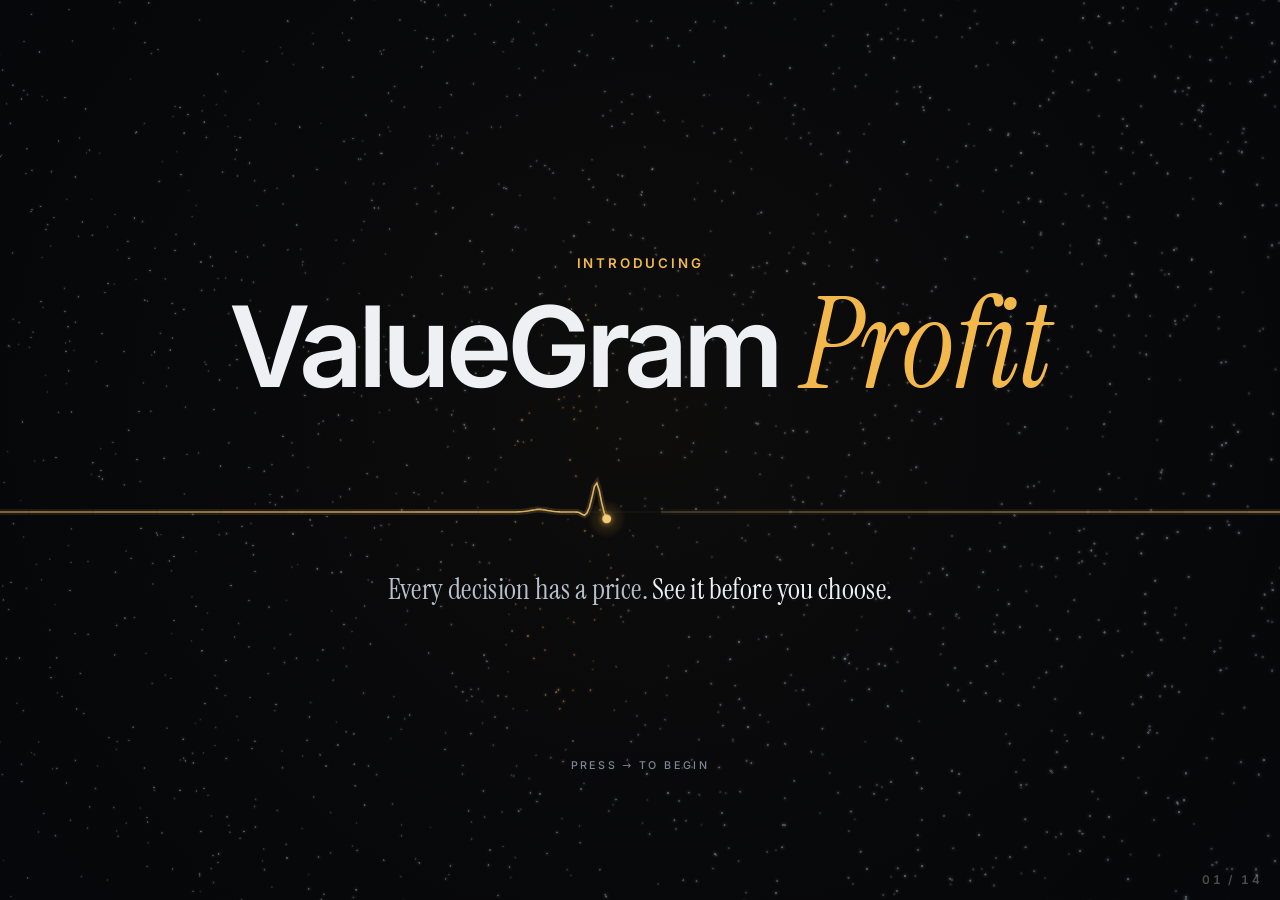
==== site/index.html @ 6e10cab6 "Build the animated ValueGram Profit deck and its publishing pipeline 14 animated scenes on one livin" ====
<!doctype html>
<html lang="en">
<head>
<meta charset="utf-8">
<meta name="viewport" content="width=device-width, initial-scale=1">
<title>ValueGram Profit</title>
<meta name="description" content="Activity is gray. Value is gold. ValueGram Profit shows what every decision is worth before you choose, and proves what it delivered.">
<meta name="theme-color" content="#06070a">
<meta property="og:title" content="ValueGram Profit">
<meta property="og:description" content="Every decision has a price. See it before you choose.">
<link rel="icon" href="assets/favicon.svg" type="image/svg+xml">
<link rel="preload" href="assets/fonts/inter-var.woff2" as="font" type="font/woff2" crossorigin>
<link rel="preload" href="assets/fonts/instrument-serif.woff2" as="font" type="font/woff2" crossorigin>
<link rel="stylesheet" href="assets/style.css">
</head>
<body>
<canvas id="stage" aria-hidden="true"></canvas>

<main class="frame" aria-live="polite">

<!-- 01 ─────────────────────────────────────────── -->
<section class="slide s-title" data-scene="title" data-title="ValueGram Profit">
  <div class="center">
    <div class="kicker">Introducing</div>
    <h1 class="h1">ValueGram <em>Profit</em></h1>
  </div>
  <div class="tagline">Every decision has a price. <b>See it before you choose.</b></div>
  <div class="hint">Press → to begin</div>
  <aside class="notes">Every organization spends time, money and attention. It sees the cost of all three and almost never the return. Let the line pulse for a moment before speaking: that line is the ValueGram, the economic heartbeat of a business. Keep it in mind; it will tell us the truth all the way through.</aside>
</section>

<!-- 02 ─────────────────────────────────────────── -->
<section class="slide s-blind" data-scene="blind" data-steps="2" data-title="The blind spot">
  <div class="stack" style="left:120px; top:90px; width:1680px;">
    <div data-only="0"><div class="kicker">The blind spot</div><h2 class="h2">Organizations measure <span class="gr">what got done.</span></h2></div>
    <div data-only="1"><div class="kicker">The blind spot</div><h2 class="h2">Plan delivered: <span class="gr">100%.</span> Profit change: <span class="g">$0.</span></h2></div>
    <div data-only="2"><h2 class="h2 xl">Activity is gray. <span class="g">Value is gold.</span></h2><p class="sub" style="max-width:1100px">Everything you are about to see follows one rule. Gray is effort. Gold is economic value. Only one of them shows up in profit.</p></div>
  </div>
  <div class="tiles">
    <div class="tile" data-x="210" data-y="300" style="left:210px;top:300px"><div class="t">Process redesign</div><div class="st">Done</div></div>
    <div class="tile" data-x="464" data-y="300" style="left:464px;top:300px"><div class="t">New KPI dashboard</div><div class="st">Done</div></div>
    <div class="tile" data-x="718" data-y="300" style="left:718px;top:300px"><div class="t">Approvals sprint</div><div class="st">Done</div></div>
    <div class="tile" data-x="972" data-y="300" style="left:972px;top:300px"><div class="t">Vendor review</div><div class="st">Done</div></div>
    <div class="tile" data-x="1226" data-y="300" style="left:1226px;top:300px"><div class="t">Training program</div><div class="st">Done</div></div>
    <div class="tile" data-x="1480" data-y="300" style="left:1480px;top:300px"><div class="t">CRM cleanup</div><div class="st">Done</div></div>
    <div class="tile" data-x="210" data-y="428" style="left:210px;top:428px"><div class="t">Weekly reporting</div><div class="st">Done</div></div>
    <div class="tile" data-x="464" data-y="428" style="left:464px;top:428px"><div class="t">Hiring plan</div><div class="st">Done</div></div>
    <div class="tile" data-x="718" data-y="428" style="left:718px;top:428px"><div class="t">Cost review</div><div class="st">Done</div></div>
    <div class="tile" data-x="972" data-y="428" style="left:972px;top:428px"><div class="t">Quality audit</div><div class="st">Done</div></div>
    <div class="tile" data-x="1226" data-y="428" style="left:1226px;top:428px"><div class="t">Customer survey</div><div class="st">Done</div></div>
    <div class="tile" data-x="1480" data-y="428" style="left:1480px;top:428px"><div class="t">Tooling upgrade</div><div class="st">Done</div></div>
    <div class="tile" data-x="210" data-y="556" style="left:210px;top:556px"><div class="t">Policy update</div><div class="st">Done</div></div>
    <div class="tile" data-x="464" data-y="556" style="left:464px;top:556px"><div class="t">Pricing study</div><div class="st">Done</div></div>
    <div class="tile" data-x="718" data-y="556" style="left:718px;top:556px"><div class="t">Data migration</div><div class="st">Done</div></div>
    <div class="tile" data-x="972" data-y="556" style="left:972px;top:556px"><div class="t">Safety drill</div><div class="st">Done</div></div>
    <div class="tile" data-x="1226" data-y="556" style="left:1226px;top:556px"><div class="t">Capacity study</div><div class="st">Done</div></div>
    <div class="tile" data-x="1480" data-y="556" style="left:1480px;top:556px"><div class="t">Board deck</div><div class="st">Done</div></div>
  </div>
  <div class="readout" style="left:210px; top:700px;"><div class="lbl">Plan delivered</div><div class="big gr" id="b-pct">0%</div></div>
  <div class="readout" style="left:1310px; top:700px; width:400px; text-align:right;"><div class="lbl">Profit change</div><div class="big g">$0</div></div>
  <aside class="notes">Step 0: watch the plan complete. Every dashboard in the company would celebrate this. Step 1: the plan is 100% delivered, and the economic heartbeat is flat. Completion tells you something happened; it does not tell you it mattered. Remember the "Approvals sprint" tile. Step 2: introduce the rule of the whole presentation: activity is gray, value is gold.</aside>
</section>

<!-- 03 ─────────────────────────────────────────── -->
<section class="slide s-case" data-scene="case" data-steps="1" data-title="Goals become economic cases">
  <div class="stack" style="left:120px; top:80px; width:1400px;">
    <div data-only="0"><div class="kicker">The shift</div><h2 class="h2">Today, a goal is <span class="gr">a target.</span></h2></div>
    <div data-only="1"><div class="kicker">The shift</div><h2 class="h2">Tomorrow, it is <span class="g">an economic case.</span></h2></div>
  </div>
  <div class="tags"><span class="tag">Live</span></div>
  <div class="card goal"><div class="lbl">Goal</div><div class="val">Raise utilization to 82%</div></div>
  <div class="card facet gold" data-from="1" style="left:140px; top:300px; --d:0.2s"><div class="lbl">Value</div><div class="val"><span class="g">+$29,200</span> a year per point</div></div>
  <div class="card facet" data-from="1" style="left:1340px; top:300px; --d:0.45s"><div class="lbl">Depends on</div><div class="val">Faster approvals</div></div>
  <div class="card facet" data-from="1" style="left:140px; top:740px; --d:0.7s"><div class="lbl">Stops paying at</div><div class="val">79% on its own</div></div>
  <div class="card facet" data-from="1" style="left:1340px; top:740px; --d:0.95s"><div class="lbl">Evidence</div><div class="val">System records · strong</div></div>
  <aside class="notes">A goal on its own is a number to hit. In ValueGram it arrives with its economic case: what the next improvement is worth, what it depends on, where it stops paying, and how strong the evidence is. Note the hollow gold: this is modeled value, not yet proven. Supporting goals that carry no direct dollar value are classified as enablers instead of being given a made-up price.</aside>
</section>

<!-- 04 ─────────────────────────────────────────── -->
<section class="slide s-flow" data-scene="flow" data-steps="4" data-title="The reveal">
  <div class="stack" style="left:120px; top:80px; width:1020px;">
    <div data-only="0"><div class="kicker">The constraint</div><h2 class="h2">Value lives at <span class="g">the constraint.</span></h2><p class="sub">Work flows through every limit in the business. Only the narrowest one decides what becomes profit.</p></div>
    <div data-only="1"><div class="kicker">Change one</div><h2 class="h2">Raise utilization<br><span class="m">77% → 82%</span></h2></div>
    <div data-only="2"><div class="kicker">Change two</div><h2 class="h2">Cut approval time<br><span class="m">37 → 20 days</span></h2><p class="sub">On its own, nothing turns gold.</p></div>
    <div data-only="3"><div class="kicker">Both together</div><h2 class="h2">Now move <span class="g">both at once.</span></h2></div>
    <div data-only="4"><div class="kicker">The interaction</div><h2 class="h2 sm"><span class="g">$61,200</span> exists only when they move together.</h2><p class="sub">A zero doesn't mean worthless. It means <em class="serif" style="font-size:34px">not yet</em>. Remember the approvals sprint that changed nothing? This is where it pays.</p></div>
  </div>
  <div class="results">
    <div class="head" data-from="1">Added operating profit per year · modeled</div>
    <div class="row" data-from="1"><span class="k">Utilization alone</span><span class="v" id="rv1">$58,400</span></div>
    <div class="row" data-from="2"><span class="k">Approvals alone</span><span class="v gr">$0</span></div>
    <div class="row total" data-from="3"><span class="k">Both together</span><span class="v" id="rv3">$119,600</span></div>
    <div class="bars" data-from="4">
      <div class="bar"><i class="sum"></i><b>Sum of the parts · $58,400</b></div>
      <div class="bar"><i class="tot"></i><i class="gap"></i><b>Together · $119,600</b></div>
    </div>
  </div>
  <div class="flowlbl" style="left:120px">Requested work</div>
  <div class="gatelbl" id="gl-a" style="left:760px">Approvals<span class="chip">Binding limit</span></div>
  <div class="gatelbl" id="gl-b" style="left:1200px">Capacity<span class="chip">Binding limit</span></div>
  <div class="flowlbl g" style="left:1660px">Profit</div>
  <div class="monlbl" style="left:120px; top:878px;">Added value</div>
  <div class="disclose">Illustrative ship-repair scenario from the product's engine tests · Modeled annual uplift, not a customer result · Implementation costs not included</div>
  <aside class="notes">Step 0: work flows left to right through two limits, approvals and capacity. The glowing gate is the one that binds. Only work that passes it turns gold. Step 1: raise utilization from 77% to 82%: more gold, the heartbeat starts, $58,400 a year, and the binding limit moves to approvals. Step 2: back to today, and instead cut approvals from 37 to 20 days. More work gets through the first gate and piles up at capacity. Nothing new turns gold. Flatline. Pause here; let the silence work. Step 3: move both: $119,600. Step 4: $61,200 of that exists only in the combination. A spreadsheet would have cut the approvals project. The engine shows it is the key that unlocks the other. The decision is to coordinate the two teams, not to defund one of them.</aside>
</section>

<!-- 05 ─────────────────────────────────────────── -->
<section class="slide s-knee" data-scene="knee" data-steps="1" data-title="The stopping point">
  <div class="abs" style="left:120px; top:80px; width:600px;">
    <div class="kicker">Live model</div>
    <h2 class="h2 sm">Every improvement has a <span class="g">stopping point.</span></h2>
  </div>
  <div class="stack" style="left:120px; top:360px; width:580px;">
    <p class="sub" data-only="0" style="margin:0">On its own, utilization pays until approvals become the limit.</p>
    <p class="sub" data-only="1" style="margin:0">Speed up approvals as well, and the stopping point moves.</p>
  </div>
  <div class="readouts">
    <div><div class="lbl">Utilization</div><div class="v" id="k-u">77.0%</div></div>
    <div><div class="lbl">Approval time</div><div class="v" id="k-a">37 days</div></div>
    <div><div class="lbl">Added profit / year</div><div class="v g" id="k-v">$0</div></div>
    <div><div class="lbl">Next point worth</div><div class="v" id="k-n">$29,200</div></div>
  </div>
  <div class="keys"><kbd>↑</kbd><kbd>↓</kbd> drive utilization &nbsp; <kbd>A</kbd> toggle approvals</div>
  <div class="disclose">Same illustrative scenario · Modeled annual uplift · Implementation costs not included</div>
  <aside class="notes">This is live: drive utilization with the up and down arrows. Each point is worth $29,200 a year until 79%. Past that, approvals become the limit and the gold turns gray: more effort, no more value. Step 1 (or press A): with faster approvals the stopping point moves to 81.1%. This is why the system suggests targets: a target beyond its stopping point spends effort that returns nothing.</aside>
</section>

<!-- 06 ─────────────────────────────────────────── -->
<section class="slide s-deal" data-scene="deal" data-steps="2" data-title="Deal Desk">
  <div class="abs" style="left:120px; top:80px; width:1680px;">
    <div class="kicker">Deal Desk</div>
    <h2 class="h2">A good margin can still be <span class="g">a bad deal.</span></h2>
  </div>
  <div class="tags"><span class="tag">Live</span></div>
  <div class="abs small" style="left:360px; top:340px; letter-spacing:0.2em; text-transform:uppercase; font-weight:600">Capacity · full</div>
  <div class="abs small" data-only="0" style="left:140px; top:340px; letter-spacing:0.2em; text-transform:uppercase; font-weight:600; color:var(--ink-2)">New deal</div>
  <div class="abs small" data-from="1" style="left:1190px; top:960px; letter-spacing:0.2em; text-transform:uppercase; font-weight:600; --d:1.2s">Displaced business</div>
  <div class="gauge-l" id="g-var" style="top:700px">Variable cost</div>
  <div class="gauge-l" data-from="1" style="top:430px; color:var(--gold)">Modeled price floor</div>
  <div class="gauge-l" id="g-price" style="top:540px"><span>Deal price</span>
    <b data-only="0">Margin looks good</b><b data-only="1">Below the floor</b><b data-only="2" style="color:var(--gold)">Above the floor</b>
  </div>
  <div class="stack" style="left:120px; top:880px; width:1000px;">
    <p class="h2 sm" data-only="0" style="font-size:40px">A new deal arrives. <span class="m">The margin looks good.</span></p>
    <p class="h2 sm" data-only="1" style="font-size:40px">Capacity is full. <span class="m">It pushes out business you already had.</span></p>
    <p class="h2 sm" data-only="2" style="font-size:40px">Priced for what it displaces, <span class="g">it creates value.</span></p>
  </div>
  <aside class="notes">Every deal consumes capacity. With idle capacity nothing is displaced and the floor sits near variable cost. When capacity is full, the deal pushes out existing business, and it must pay for what it displaces. Deal Desk returns the modeled price floor and the incremental value: what the business gains, net of what it gives up.</aside>
</section>

<!-- 07 ─────────────────────────────────────────── -->
<section class="slide s-monday" data-scene="monday" data-steps="1" data-title="Monday morning">
  <div class="abs" style="left:120px; top:80px; width:900px;">
    <div class="kicker">Monday List</div>
    <h2 class="h2">Monday morning.<br><span class="g">An agenda written in dollars.</span></h2>
  </div>
  <div class="agenda">
    <div class="item" data-from="0" style="--d:0.3s"><span class="n">1</span><div><div class="t">Coordinate approvals and capacity</div><span class="c g">$2,300 a week at stake</span></div></div>
    <div class="item" data-from="0" style="--d:0.6s"><span class="n">2</span><div><div class="t">A deal is waiting below its price floor</div><span class="c">Decision pending</span></div></div>
    <div class="item" data-from="0" style="--d:0.9s"><span class="n">3</span><div><div class="t">Contribution per day rests on an estimate</div><span class="c">Verify before committing</span></div></div>
  </div>
  <div class="abs small" style="left:120px; top:830px; width:820px">The weekly figure is an urgency signal derived from modeled annual value, not a cash forecast.</div>
  <div class="role" data-from="1" style="left:1400px; top:220px; --d:0.1s"><div class="r">CEO</div><div class="q">Where should attention go?</div></div>
  <div class="role" data-from="1" style="left:1723px; top:455px; --d:0.25s"><div class="r">CFO</div><div class="q">Which assumptions hold the value?</div></div>
  <div class="role" data-from="1" style="left:1600px; top:845px; --d:0.4s"><div class="r">COO</div><div class="q">Which constraint comes next?</div></div>
  <div class="role" data-from="1" style="left:1200px; top:845px; --d:0.55s"><div class="r">Commercial</div><div class="q">Which deals use capacity best?</div></div>
  <div class="role" data-from="1" style="left:1077px; top:455px; --d:0.7s"><div class="r">Strategy</div><div class="q">Which goals depend on each other?</div></div>
  <div class="abs" data-from="1" style="left:1040px; top:950px; width:720px; text-align:center; --d:0.9s"><p class="serif" style="font-size:34px; color:var(--ink-2)">One economic language across <span class="g">the leadership table.</span></p></div>
  <aside class="notes">The Monday List turns the model into a management agenda: which constraint to address, which decision is waiting and what waiting costs, and which uncertain number could change the answer. Step 1: every leader asks a different question of the same economics. People will still disagree, but now about visible assumptions instead of opinions.</aside>
</section>

<!-- 08 ─────────────────────────────────────────── -->
<section class="slide s-ask" data-scene="ask" data-steps="2" data-title="Ask the engine">
  <div class="abs" style="left:120px; top:80px; width:1680px;">
    <div class="kicker ice">Ask in plain language</div>
    <h2 class="h2">The engine calculates. The AI explains. <span class="g">Leaders decide.</span></h2>
  </div>
  <div class="tags"><span class="tag">Live</span></div>
  <div class="bubble" id="ask-q"></div>
  <div class="chipx" data-from="0" style="left:890px; top:440px; --d:2.1s">approval time → 20 days</div>
  <div class="node-l" style="left:720px; top:640px">Grounded<br>context</div>
  <div class="node-l" style="left:1060px; top:660px">Financial<br>engine</div>
  <div class="node-l" style="left:1290px; top:640px">Validation</div>
  <div class="card answer gold" data-from="0" style="--d:3.4s">
    <div class="lbl">Answer</div>
    <div class="val">On its own: <b>$0</b>. Capacity is still the limit.<br>With utilization at 82%: <b class="g">+$119,600 a year</b>, modeled.</div>
    <div class="src">Recalculated by the engine · just now</div>
  </div>
  <div class="reject" data-from="1">$240,000</div>
  <div class="approve" data-from="2"><span class="small" style="color:var(--ink-2); font-size:20px">Proposed plan · 4 tasks on the goal</span><span class="btn">Approve</span></div>
  <div class="stack" style="left:120px; top:880px; width:1100px;">
    <p class="h2 sm" data-only="0" style="font-size:40px">The question becomes a precise scenario. <span class="m">The engine recalculates it.</span></p>
    <p class="h2 sm" data-only="1" style="font-size:40px">No number without a source. <span class="m">Unsupported figures are stopped.</span></p>
    <p class="h2 sm" data-only="2" style="font-size:40px">Nothing changes until <span class="g">a person approves.</span></p>
  </div>
  <aside class="notes">The AI does not invent the economics. It turns a plain-language question into a structured change, the financial engine recomputes the scenario, and the AI explains the computed result with its source. Step 1: a figure that was never computed is stopped at validation. Validation catches unsupported figures; it does not guarantee every sentence is right, which is why number and source are always shown together. Step 2: the same facts feed proposed task plans, and a person approves before anything is created.</aside>
</section>

<!-- 09 ─────────────────────────────────────────── -->
<section class="slide s-ledger" data-scene="ledger" data-steps="1" data-title="Value Ledger">
  <div class="stack" style="left:120px; top:80px; width:1680px;">
    <div data-only="0"><div class="kicker">Value Ledger</div><h2 class="h2">Forecasts promise. <span class="g">The ledger keeps score.</span></h2></div>
    <div data-only="1"><div class="kicker">Value Ledger</div><h2 class="h2">Three initiatives. One recorded gain. <span class="g">No double counting.</span></h2></div>
  </div>
  <div class="tags"><span class="tag">Live</span></div>
  <div data-only="0">
    <div class="station" style="left:220px; top:620px">Candidate<small>Proposed improvement</small></div>
    <div class="station" style="left:600px; top:620px">Baseline<small>Starting point locked</small></div>
    <div class="station" style="left:980px; top:620px">Proving<small>Evidence accumulating</small></div>
    <div class="station" style="left:1500px; top:340px; color:var(--gold)">Proven<small>Recorded in the books</small></div>
    <div class="station" style="left:1500px; top:760px; color:var(--red)">Missed<small>Expectation not met</small></div>
    <div class="disclose">"Proven" means the improvement passed the product's evaluation criteria. Demonstration entries are always kept apart from real ones.</div>
  </div>
  <div data-only="1">
    <div class="station" style="left:520px; top:236px">Initiative A</div>
    <div class="station" style="left:960px; top:226px">Initiative B</div>
    <div class="station" style="left:1400px; top:236px">Initiative C</div>
    <div class="abs small" style="left:1205px; top:533px; letter-spacing:0.18em; text-transform:uppercase; font-weight:600; color:var(--gold)">Recorded profit improvement</div>
    <div class="abs" style="left:1205px; top:650px; width:520px"><p class="serif" style="font-size:34px; line-height:1.3; color:var(--ink-2)">Credited value can never exceed what the books recorded.</p></div>
  </div>
  <aside class="notes">Step 0: every improvement travels the same track. The baseline locks the starting point before work begins; recorded financial results then test the claim. Hollow gold becomes solid gold only when it is proven; some improvements miss, and the ledger says so. Step 1: three initiatives claim the same gain. The vessel is sized to what the books recorded; everything above it evaporates. "Proven" is the product's evaluation status, not a claim of universal causal proof.</aside>
</section>

<!-- 10 ─────────────────────────────────────────── -->
<section class="slide s-arch" data-scene="arch" data-steps="5" data-title="Under the hood">
  <div class="stack" style="left:1080px; top:110px; width:720px;">
    <div data-only="0">
      <div class="kicker">Under the hood</div>
      <h2 class="h2">Five disciplines.<br><span class="g">One decision architecture.</span></h2>
      <p class="sub">Data in. Economics computed. Decisions explained. Outcomes measured, and fed back into the evidence.</p>
    </div>
    <div class="panel" data-only="1" style="position:absolute; left:0; top:0">
      <div class="num-k">01 / 05</div><div class="kicker">Evidence and data</div><h3 class="h2 sm">Every number has a history.</h3>
      <ul><li>Append-only record of every observation</li><li>Five grades of evidence on every input</li><li>Fingerprinted, versioned, reproducible runs</li><li>Beliefs, predictions, decisions and outcomes stored together</li><li>Permissioned access for external AI agents</li></ul>
      <span class="tag">Live</span>
    </div>
    <div class="panel" data-only="2" style="position:absolute; left:0; top:0">
      <div class="num-k">02 / 05</div><div class="kicker">Financial modeling</div><h3 class="h2 sm">How operations become profit.</h3>
      <ul><li>Versioned industry models of how money is made</li><li>Explicit drivers, limits, currency and period</li><li>Dependency-ordered evaluation with integrity checks</li><li>Opportunity cost of every commitment</li><li>Reconciliation against the accounting books</li></ul>
      <span class="tag">Live</span>
    </div>
    <div class="panel" data-only="3" style="position:absolute; left:0; top:0">
      <div class="num-k">03 / 05</div><div class="kicker">Mathematical optimization</div><h3 class="h2 sm">The best feasible move, priced.</h3>
      <ul><li>Constrained optimization of the operating plan</li><li>Marginal value of every scarce resource</li><li>Detection of where the bottleneck moves next</li><li>Interaction value across connected goals</li><li>Full re-solve at every target, never a straight-line guess</li></ul>
      <span class="tag">Live</span>
    </div>
    <div class="panel ice" data-only="4" style="position:absolute; left:0; top:0">
      <div class="num-k">04 / 05</div><div class="kicker ice">Statistics</div><h3 class="h2 sm">It scores its own predictions.</h3>
      <ul><li>Forecasts must beat a simple seasonal benchmark</li><li>Ranges, not points: quantile forecast bands</li><li>Calibration: accuracy, bias and coverage</li><li>Impact measured against the pre-change pattern</li><li>Placebo and stress tests on every impact claim</li></ul>
      <span class="tag">Live</span> <span class="tag opt">Optional layer</span>
    </div>
    <div class="panel ice" data-only="5" style="position:absolute; left:0; top:0">
      <div class="num-k">05 / 05</div><div class="kicker ice">Artificial intelligence</div><h3 class="h2 sm">Explains. Never invents.</h3>
      <ul><li>Grounded in the organization's goals and links</li><li>Plain language turned into structured scenarios</li><li>Answers checked for structure, sources and figures</li><li>Value-aware drafting of task plans</li><li>A person approves before anything changes</li></ul>
      <span class="tag">Live</span>
    </div>
  </div>
  <aside class="notes">Each discipline answers a different part of the management question, and the value is in how they connect: question, computed scenario, decision, measured outcome, back into evidence. These are established techniques; we don't claim to have invented them. What is new is wiring them to enterprise goals, deals, evidence and outcome evaluation. Results hold within the stated business model. The statistics layer runs as an optional service; when it is offline, the core profit engine keeps working.</aside>
</section>

<!-- 11 ─────────────────────────────────────────── -->
<section class="slide s-proof" data-scene="proof" data-steps="1" data-title="Statistical proof">
  <div class="stack" style="left:120px; top:80px; width:1300px;">
    <div data-only="0"><div class="kicker ice">Statistics</div><h2 class="h2">Every forecast must <span class="g">beat the simple answer.</span></h2></div>
    <div data-only="1"><div class="kicker ice">Statistics</div><h2 class="h2">Every impact claim must <span class="g">survive an attack.</span></h2></div>
  </div>
  <div class="tags"><span class="tag">Live</span><span class="tag opt">Optional layer</span></div>
  <div class="stack checks">
    <div data-only="0">
      <div class="check" data-from="0" style="--d:2.2s"><b>Benchmark first</b>Used only if it beats a simple seasonal forecast on history.</div>
      <div class="check" data-from="0" style="--d:2.6s"><b>Ranges, not points</b>Every forecast carries its uncertainty band.</div>
      <div class="check" data-from="0" style="--d:4.4s"><b>Scored afterward</b>Accuracy, bias and coverage of every past prediction.</div>
    </div>
    <div data-only="1">
      <div class="check" data-from="1" style="--d:1.8s"><b>Placebo dates</b>No false effect where nothing changed.</div>
      <div class="check" data-from="1" style="--d:2.4s"><b>Random variables</b>The estimate holds when noise is added.</div>
      <div class="check" data-from="1" style="--d:3.0s"><b>Data subsets</b>The estimate holds on different slices of history.</div>
    </div>
  </div>
  <div class="disclose">Illustrative series</div>
  <aside class="notes">Step 0: an advanced forecast earns its place only by beating a simple seasonal benchmark on history; otherwise the simple one is used. Forecasts are ranges, and every prediction is scored afterward for accuracy, bias and coverage. Step 1: impact is measured against the pattern before the change, then attacked with placebo dates, random variables and different slices of data. These checks test assumptions; they don't replace sound study design.</aside>
</section>

<!-- 12 ─────────────────────────────────────────── -->
<section class="slide s-trust" data-scene="trust" data-steps="1" data-title="Built to earn trust">
  <div class="stack" style="left:120px; top:80px; width:1680px;">
    <div data-only="0"><div class="kicker">Evidence</div><h2 class="h2">Every number knows <span class="g">where it came from.</span></h2></div>
    <div data-only="1"><div class="kicker">Adoption</div><h2 class="h2">Run it in the shadows.<br><span class="g">Switch it on when it has earned trust.</span></h2></div>
  </div>
  <div class="tags"><span class="tag">Live</span></div>
  <div data-only="0">
    <div class="grade" style="left:360px">Estimate</div>
    <div class="grade" style="left:660px">Stated</div>
    <div class="grade" style="left:960px">Sampled</div>
    <div class="grade" style="left:1260px; color:var(--gold)">System record</div>
    <div class="grade" style="left:1560px; color:var(--gold-hi)">Controlled test</div>
    <div class="abs" style="left:120px; right:120px; top:880px; text-align:center; font-size:24px; color:var(--ink-2)">Append-only history <span class="m">·</span> every calculation fingerprinted and reproducible <span class="m">·</span> demonstration data never mixes with real</div>
  </div>
  <div data-only="1">
    <div class="switch" id="sw" data-pos="0"><span class="knob"></span><span class="opt">Off</span><span class="opt">Shadow</span><span class="opt">On</span></div>
    <div class="swcap">
      <div class="on"><b>Off</b>Nothing changes.</div>
      <div><b>Shadow</b>It calculates quietly. Priorities stay untouched.</div>
      <div><b>On</b>Economics shapes the ranking, at the strength leaders choose.</div>
    </div>
  </div>
  <aside class="notes">Step 0: every input carries one of five evidence grades, from a rough estimate to a controlled test, and stronger evidence wins. Grades record where a number came from; they don't independently certify it. Step 1: adoption is a management decision. Run it in shadow first, compare its view with your own, and turn it on when it has earned trust. Large gaps between the model and the books raise warnings.</aside>
</section>

<!-- 13 ─────────────────────────────────────────── -->
<section class="slide s-future" data-scene="future" data-steps="3" data-title="What comes next">
  <div class="stack" style="left:120px; top:80px; width:1500px;">
    <div data-only="0"><div class="kicker">The value-native enterprise</div><h2 class="h2">Tomorrow, every decision carries<br><span class="g">its economic consequence.</span></h2></div>
    <div data-only="1"><div class="kicker">Uncertain futures</div><h2 class="h2">Choose plans that <span class="g">still work<br>when the world doesn't cooperate.</span></h2></div>
    <div data-only="2"><div class="kicker">Capital and time</div><h2 class="h2">From operating profit<br>to <span class="g">capital allocation.</span></h2></div>
    <div data-only="3"><div class="kicker">Evidence and industries</div><h2 class="h2">Smarter evidence.<br><span class="g">Every industry.</span></h2></div>
  </div>
  <div class="tags"><span class="tag road" id="fut-tag">Vision</span></div>
  <div class="methods" data-only="0"><span>Everywhere</span><span>Every task</span><span>Every meeting</span><span>Every hire</span><span>Every investment</span></div>
  <div class="methods" data-only="1"><span>Methods</span><span>Correlated Monte Carlo scenarios</span><span>Stochastic and robust optimization</span><span>Tail-risk measures (CVaR)</span></div>
  <div class="methods" data-only="2"><span>Methods</span><span>Multi-period optimization</span><span>Mixed-integer decisions</span><span>Discounted cash flow</span><span>Real-options reasoning</span></div>
  <div class="methods" data-only="3"><span>Methods</span><span>Multivariate forecasting with external drivers</span><span>Synthetic controls</span><span>Difference-in-differences</span><span>Bayesian updating</span><span>Value of information</span></div>
  <div data-only="3">
    <div class="ind live" style="left:420px; top:400px">Ship repair<small>Live today</small></div>
    <div class="ind" style="left:780px; top:400px">Logistics<small>Candidate</small></div>
    <div class="ind" style="left:1140px; top:400px">Manufacturing<small>Candidate</small></div>
    <div class="ind" style="left:1500px; top:400px">Energy<small>Candidate</small></div>
    <div class="ind" style="left:420px; top:580px">Healthcare<small>Candidate</small></div>
    <div class="ind" style="left:780px; top:580px">Retail<small>Candidate</small></div>
    <div class="ind" style="left:1140px; top:580px">Construction<small>Candidate</small></div>
    <div class="ind" style="left:1500px; top:580px">Aviation<small>Candidate</small></div>
    <div class="ind" style="left:420px; top:760px">Telecom<small>Candidate</small></div>
    <div class="ind" style="left:780px; top:760px">Hospitality<small>Candidate</small></div>
    <div class="ind" style="left:1140px; top:760px">Agriculture<small>Candidate</small></div>
    <div class="ind" style="left:1500px; top:760px">Financial services<small>Candidate</small></div>
  </div>
  <aside class="notes">Step 0 is the vision: value measurement stops being a quarterly finance exercise and becomes the operating language of the company. Steps 1 to 3 are the technical roadmap, proposed directions rather than delivery commitments. Step 1: reason across many joint futures at once and pick plans that stay robust. Step 2: add implementation cost, timing, cash flow and budgets to move into capital allocation. Step 3: multivariate forecasting, stronger counterfactuals and value-of-information methods, with a growing library of validated industry models. One industry model is live today; each new sector needs domain expertise, financial reconciliation and pilot evidence.</aside>
</section>

<!-- 14 ─────────────────────────────────────────── -->
<section class="slide s-close" data-scene="close" data-steps="2" data-title="Close">
  <div class="center" data-only="0" style="top:120px"><h2 class="h2 xl">How much of your work is <span class="gr">gray?</span></h2></div>
  <div class="center" data-only="1" style="top:170px">
    <h2 class="h2 xl">Activity is not value.</h2>
    <h2 class="h2" style="margin-top:18px">ValueGram Profit <span class="g">measures the difference.</span></h2>
  </div>
  <div class="center" data-only="1" style="top:800px"><p class="serif" style="font-size:42px; color:var(--ink-2)">See what it's worth. Decide with evidence. <span class="g">Prove what it delivered.</span></p></div>
  <div class="center" data-only="2" style="top:230px">
    <div class="kicker">The next step</div>
    <h2 class="h2">Start with <span class="g">one decision you can measure.</span></h2>
  </div>
  <div class="path4" data-only="2">
    <div class="st" style="left:360px"><small>01</small>One business process</div>
    <div class="st" style="left:760px"><small>02</small>A clear financial baseline</div>
    <div class="st" style="left:1160px"><small>03</small>A few connected goals</div>
    <div class="st" style="left:1560px"><small>04</small>One measured outcome</div>
  </div>
  <div class="sig" data-only="2">ValueGram <em>Profit</em></div>
  <aside class="notes">Step 0: leave the question in the room for a moment: how much of your work is gray? Step 1: activity is not value; ValueGram Profit measures the difference. Step 2: the invitation. Choose one process with a clear financial baseline and a few connected goals; agree the baseline, scope, measurement period and success criteria before any claim is made. With investors, discuss what it takes to validate repeatable deployments and grow the industry library.</aside>
</section>

</main>

<div class="progress" style="width:0"></div>
<div class="hud"><span class="snd"></span><span class="pos">01 / 14</span></div>
<div class="help"><div class="card">
  <div class="lbl">Controls</div>
  <table>
    <tr><td><kbd>→</kbd> <kbd>Space</kbd> click</td><td>Next step</td></tr>
    <tr><td><kbd>←</kbd> click left third</td><td>Previous step</td></tr>
    <tr><td><kbd>↑</kbd> <kbd>↓</kbd> <kbd>A</kbd></td><td>Live control (slide 5)</td></tr>
    <tr><td><kbd>F</kbd></td><td>Fullscreen</td></tr>
    <tr><td><kbd>S</kbd></td><td>Sound on / off</td></tr>
    <tr><td><kbd>P</kbd></td><td>Presenter view with notes</td></tr>
    <tr><td><kbd>Home</kbd> <kbd>End</kbd></td><td>First / last slide</td></tr>
    <tr><td><kbd>?</kbd></td><td>This help</td></tr>
  </table>
</div></div>
<div class="rotate">Turn your phone sideways for the full experience.<br>Tap to continue.</div>

<script src="assets/keyframes.js"></script>
<script src="assets/sound.js"></script>
<script src="assets/stage.js"></script>
<script src="assets/scenes.js"></script>
<script src="assets/deck.js"></script>
</body>
</html>
---- site/assets/style.css ----
@font-face { font-family: "Inter"; src: url("fonts/inter-var.woff2") format("woff2"); font-weight: 100 900; font-display: swap; }
@font-face { font-family: "Instrument Serif"; src: url("fonts/instrument-serif.woff2") format("woff2"); font-weight: 400; font-display: swap; }
@font-face { font-family: "Instrument Serif"; src: url("fonts/instrument-serif-italic.woff2") format("woff2"); font-weight: 400; font-style: italic; font-display: swap; }

:root {
  --bg: #06070a;
  --ink: #eef0f4;
  --ink-2: #b9c0cc;
  --mute: #7d8696;
  --line: rgba(255, 255, 255, 0.09);
  --gray: #8a93a3;
  --gold: #f2b84b;
  --gold-hi: #ffd98a;
  --gold-dim: rgba(242, 184, 75, 0.16);
  --ice: #7cc4ff;
  --ice-dim: rgba(124, 196, 255, 0.14);
  --red: #ff5d62;
  --sans: "Inter", ui-sans-serif, system-ui, -apple-system, "Segoe UI", Roboto, sans-serif;
  --serif: "Instrument Serif", "Iowan Old Style", Georgia, serif;
  --ease: cubic-bezier(0.22, 1, 0.36, 1);
}

* { box-sizing: border-box; margin: 0; padding: 0; }
html, body { width: 100%; height: 100%; overflow: hidden; background: var(--bg); color: var(--ink); }
body { font-family: var(--sans); -webkit-font-smoothing: antialiased; text-rendering: optimizeLegibility; cursor: default; user-select: none; }

#stage { position: fixed; inset: 0; width: 100%; height: 100%; display: block; }

/* The 1920×1080 text layer, scaled to fit by deck.js */
.frame { position: fixed; left: 0; top: 0; width: 1920px; height: 1080px; transform-origin: 0 0; pointer-events: none; }
.slide { position: absolute; inset: 0; opacity: 0; visibility: hidden; transition: opacity 0.7s var(--ease), visibility 0s linear 0.7s; }
.slide.active { opacity: 1; visibility: visible; transition: opacity 0.9s var(--ease) 0.15s, visibility 0s; }
.slide .notes { display: none; }

/* Step reveals */
[data-from], [data-only] { opacity: 0; transform: translateY(14px); transition: opacity 0.6s var(--ease), transform 0.8s var(--ease); }
[data-from].on, [data-only].on { opacity: 1; transform: none; transition-delay: var(--d, 0s); }
.slide:not(.active) [data-from], .slide:not(.active) [data-only] { transition-delay: 0s; }
.stack { position: absolute; }
.stack > [data-only] { position: absolute; left: 0; top: 0; width: 100%; }

.abs { position: absolute; }

/* Type */
.kicker { font: 600 20px/1 var(--sans); letter-spacing: 0.22em; text-transform: uppercase; color: var(--gold); margin-bottom: 26px; }
.kicker.ice { color: var(--ice); }
.kicker.mute { color: var(--mute); }
h1, h2, h3 { font-weight: 400; }
.h1 { font: 600 168px/0.92 var(--sans); letter-spacing: -0.045em; }
.h1 em { font: italic 400 188px/0.92 var(--serif); letter-spacing: -0.01em; color: var(--gold); }
.h2 { font: 400 76px/1.04 var(--serif); letter-spacing: -0.01em; color: var(--ink); }
.h2.sm { font-size: 64px; }
.h2.xl { font-size: 112px; line-height: 1; }
.h3 { font: 600 40px/1.15 var(--sans); letter-spacing: -0.02em; }
.sub { font: 400 28px/1.45 var(--sans); color: var(--ink-2); margin-top: 26px; max-width: 900px; }
.small { font: 400 18px/1.5 var(--sans); color: var(--mute); }
.g { color: var(--gold); }
.gh { color: var(--gold-hi); }
.m { color: var(--mute); }
.gr { color: var(--gray); }
.i { color: var(--ice); }
.serif { font-family: var(--serif); }
em { font-style: italic; }
.num { font-variant-numeric: tabular-nums; }

/* Capability tags */
.tag { display: inline-flex; align-items: center; gap: 10px; font: 600 15px/1 var(--sans); letter-spacing: 0.2em; text-transform: uppercase; padding: 10px 16px; border-radius: 999px; border: 1px solid currentColor; color: var(--gold); }
.tag::before { content: ""; width: 7px; height: 7px; border-radius: 50%; background: currentColor; box-shadow: 0 0 12px currentColor; }
.tag.opt { color: var(--ice); }
.tag.road { color: var(--ink-2); }
.tag.road::before { background: transparent; border: 1.5px solid currentColor; box-shadow: none; }
.tags { position: absolute; right: 120px; top: 80px; display: flex; gap: 12px; }

.disclose { position: absolute; left: 120px; right: 120px; bottom: 34px; font: 400 16px/1.4 var(--sans); color: var(--mute); letter-spacing: 0.01em; }

/* Generic glass card */
.card { background: rgba(14, 16, 22, 0.72); border: 1px solid var(--line); border-radius: 22px; padding: 28px 32px; backdrop-filter: blur(6px); -webkit-backdrop-filter: blur(6px); }
.card .lbl { font: 600 15px/1 var(--sans); letter-spacing: 0.2em; text-transform: uppercase; color: var(--mute); margin-bottom: 14px; }
.card .val { font: 500 34px/1.2 var(--sans); letter-spacing: -0.01em; }
.card.gold { border-color: rgba(242, 184, 75, 0.45); box-shadow: 0 0 60px rgba(242, 184, 75, 0.12); }

/* Title */
.s-title .center { position: absolute; left: 0; right: 0; top: 250px; text-align: center; }
.s-title .tagline { position: absolute; left: 0; right: 0; top: 720px; text-align: center; font: 400 44px/1.3 var(--serif); color: var(--ink-2); }
.s-title .tagline b { font-weight: 400; color: var(--ink); }
.hint { position: absolute; left: 0; right: 0; bottom: 60px; text-align: center; font: 500 16px/1 var(--sans); letter-spacing: 0.24em; text-transform: uppercase; color: var(--mute); animation: breathe 2.8s ease-in-out infinite; }
@keyframes breathe { 50% { opacity: 0.35; } }

/* Blind spot: task tiles */
.tile { position: absolute; width: 230px; height: 104px; border-radius: 16px; border: 1px solid var(--line); background: rgba(255, 255, 255, 0.025); padding: 18px 20px; display: flex; flex-direction: column; justify-content: space-between; transition: background 0.5s, border-color 0.5s, opacity 0.8s var(--ease), transform 0.9s var(--ease); }
.tile .t { font: 500 19px/1.2 var(--sans); color: var(--ink-2); }
.tile .st { font: 600 13px/1 var(--sans); letter-spacing: 0.16em; text-transform: uppercase; color: var(--mute); display: flex; align-items: center; gap: 8px; }
.tile .st::before { content: ""; width: 14px; height: 14px; border-radius: 4px; border: 1.5px solid currentColor; }
.tile.done { background: rgba(138, 147, 163, 0.12); border-color: rgba(138, 147, 163, 0.35); }
.tile.done .st { color: var(--ink-2); }
.tile.done .st::before { background: var(--gray); border-color: var(--gray); }
.tiles.dissolve .tile { opacity: 0; transform: scale(0.9); }
.readout { position: absolute; }
.readout .lbl { font: 600 15px/1 var(--sans); letter-spacing: 0.22em; text-transform: uppercase; color: var(--mute); margin-bottom: 12px; }
.readout .big { font: 300 96px/1 var(--sans); letter-spacing: -0.04em; font-variant-numeric: tabular-nums; }

/* Economic case */
.goal { position: absolute; left: 730px; top: 470px; width: 460px; height: 140px; text-align: center; padding-top: 30px; }
.goal .val { font-size: 32px; }
.facet { position: absolute; width: 440px; }
.facet .val { font-size: 30px; }

/* Flow reveal */
.results { position: absolute; left: 1210px; top: 80px; width: 590px; }
.results .head { font: 600 14px/1.3 var(--sans); letter-spacing: 0.2em; text-transform: uppercase; color: var(--mute); padding-bottom: 14px; border-bottom: 1px solid var(--line); }
.row { display: flex; justify-content: space-between; align-items: baseline; padding: 14px 0; border-bottom: 1px solid var(--line); }
.row .k { font: 400 24px/1.2 var(--sans); color: var(--ink-2); }
.row .v { font: 500 40px/1 var(--sans); letter-spacing: -0.02em; font-variant-numeric: tabular-nums; }
.row.total .k { color: var(--ink); font-weight: 600; }
.row.total .v { font-size: 52px; color: var(--gold); text-shadow: 0 0 30px rgba(242, 184, 75, 0.45); }
.bars { margin-top: 20px; }
.bar { position: relative; height: 34px; margin: 12px 0; border-radius: 8px; background: rgba(255, 255, 255, 0.04); overflow: visible; }
.bar i { position: absolute; left: 0; top: 0; bottom: 0; border-radius: 8px; width: 0; transition: width 1.4s var(--ease) 0.3s; }
.bar b { position: absolute; left: 14px; top: 0; line-height: 34px; font: 500 16px/34px var(--sans); color: var(--bg); white-space: nowrap; }
.bar .gap { background: repeating-linear-gradient(135deg, rgba(255, 217, 138, 0.95) 0 8px, rgba(242, 184, 75, 0.7) 8px 16px); box-shadow: 0 0 30px rgba(242, 184, 75, 0.5); transition-delay: 1.4s; }
.on .bar i.sum { width: 48.8%; background: var(--gray); }
.on .bar i.tot { width: 100%; background: var(--gold); }
.on .bar i.gap { left: 48.8%; width: 51.2%; }
.gatelbl { position: absolute; top: 842px; transform: translateX(-50%); text-align: center; font: 600 15px/1 var(--sans); letter-spacing: 0.22em; text-transform: uppercase; color: var(--ink-2); }
.gatelbl .chip { display: block; margin-top: 10px; font-size: 12px; letter-spacing: 0.18em; color: var(--gold); opacity: 0; transition: opacity 0.4s; }
.gatelbl.binding .chip { opacity: 1; }
.flowlbl { position: absolute; top: 842px; font: 600 15px/1 var(--sans); letter-spacing: 0.22em; text-transform: uppercase; color: var(--mute); }
.monlbl { position: absolute; font: 600 13px/1 var(--sans); letter-spacing: 0.22em; text-transform: uppercase; color: var(--mute); }

/* Knee */
.readouts { position: absolute; left: 120px; top: 520px; width: 560px; display: grid; grid-template-columns: 1fr 1fr; gap: 34px 30px; }
.readouts .lbl { font: 600 14px/1 var(--sans); letter-spacing: 0.2em; text-transform: uppercase; color: var(--mute); margin-bottom: 10px; }
.readouts .v { font: 300 60px/1 var(--sans); letter-spacing: -0.03em; font-variant-numeric: tabular-nums; transition: color 0.4s; }
.keys { position: absolute; left: 120px; top: 900px; font: 500 16px/1.6 var(--sans); color: var(--mute); }
kbd { font: 600 14px/1 var(--sans); color: var(--ink-2); border: 1px solid rgba(255, 255, 255, 0.22); border-bottom-width: 2px; border-radius: 6px; padding: 4px 8px; margin: 0 2px; }

/* Deal desk */
.gauge-l { position: absolute; left: 1530px; transform: translateY(-50%); font: 600 15px/1.3 var(--sans); letter-spacing: 0.16em; text-transform: uppercase; color: var(--mute); transition: top 1.2s var(--ease), color 0.5s, opacity 0.6s; white-space: nowrap; }
.gauge-l b { position: absolute; left: 0; top: 24px; display: block; font: 400 22px/1.3 var(--sans); letter-spacing: 0; text-transform: none; color: var(--ink-2); }

/* Monday */
.agenda { position: absolute; left: 120px; top: 380px; width: 820px; }
.item { display: grid; grid-template-columns: 52px 1fr; gap: 0 18px; padding: 26px 0; border-bottom: 1px solid var(--line); }
.item .n { font: 300 44px/1 var(--sans); color: var(--mute); }
.item .t { font: 500 30px/1.25 var(--sans); }
.item .c { margin-top: 12px; display: inline-block; font: 600 15px/1 var(--sans); letter-spacing: 0.14em; text-transform: uppercase; padding: 9px 14px; border-radius: 999px; border: 1px solid var(--line); color: var(--ink-2); }
.item .c.g { border-color: rgba(242, 184, 75, 0.5); color: var(--gold); }
.role { position: absolute; transform: translate(-50%, -50%); text-align: center; width: 260px; }
.role .r { font: 600 18px/1 var(--sans); letter-spacing: 0.2em; text-transform: uppercase; color: var(--ink); }
.role .q { margin-top: 10px; font: 400 21px/1.3 var(--serif); font-style: italic; color: var(--ink-2); }

/* Ask */
.bubble { position: absolute; left: 120px; top: 500px; width: 470px; padding: 26px 30px; border-radius: 26px 26px 26px 6px; background: rgba(124, 196, 255, 0.08); border: 1px solid rgba(124, 196, 255, 0.35); font: 400 34px/1.3 var(--serif); font-style: italic; color: var(--ink); min-height: 132px; }
.bubble .cursor { display: inline-block; width: 2px; height: 34px; background: var(--ice); vertical-align: -5px; animation: breathe 1s steps(2) infinite; }
.node-l { position: absolute; transform: translateX(-50%); text-align: center; font: 600 14px/1.3 var(--sans); letter-spacing: 0.2em; text-transform: uppercase; color: var(--mute); }
.chipx { position: absolute; transform: translateX(-50%); font: 500 18px/1 var(--sans); padding: 10px 16px; border-radius: 10px; border: 1px solid rgba(124, 196, 255, 0.45); color: var(--ice); background: rgba(6, 7, 10, 0.8); white-space: nowrap; }
.answer { position: absolute; left: 1360px; top: 430px; width: 440px; }
.answer .val { font-size: 25px; line-height: 1.45; font-weight: 400; color: var(--ink-2); }
.answer .val b { color: var(--ink); font-weight: 600; }
.answer .src { margin-top: 16px; font: 500 14px/1.4 var(--sans); letter-spacing: 0.12em; text-transform: uppercase; color: var(--gold); }
.reject { background: rgba(6, 7, 10, 0.9); position: absolute; left: 1272px; top: 515px; transform: translateX(-100%); font: 600 30px/1 var(--sans); color: var(--ink); padding: 12px 18px; border: 1px dashed rgba(255, 255, 255, 0.5); border-radius: 10px; }
.reject.on { animation: reject 2.6s var(--ease) forwards; }
@keyframes reject { 0% { transform: translate(-640px, 0); opacity: 0; } 30% { transform: translate(-100%, 0); opacity: 1; } 38% { transform: translate(calc(-100% - 12px), 0); } 46% { transform: translate(calc(-100% + 8px), 0); } 54% { transform: translate(-100%, 0); text-decoration: line-through; color: var(--mute); border-color: var(--mute); } 75% { transform: translate(-100%, 0); opacity: 1; text-decoration: line-through; color: var(--mute); border-color: var(--mute); } 100% { transform: translate(-100%, 120px); opacity: 0; text-decoration: line-through; color: var(--mute); border-color: var(--mute); } }
.approve { position: absolute; left: 1360px; top: 740px; width: 440px; display: flex; align-items: center; justify-content: space-between; }
.approve .btn { font: 600 16px/1 var(--sans); letter-spacing: 0.16em; text-transform: uppercase; padding: 14px 20px; border-radius: 10px; border: 1px solid var(--gold); color: var(--gold); transition: background 0.4s, color 0.4s; }
.approve.on .btn { animation: press 2.4s var(--ease) forwards; }
@keyframes press { 0%, 55% { background: transparent; color: var(--gold); } 62%, 100% { background: var(--gold); color: var(--bg); } }

/* Ledger */
.station { position: absolute; transform: translate(-50%, 0); text-align: center; font: 600 15px/1.3 var(--sans); letter-spacing: 0.2em; text-transform: uppercase; color: var(--ink-2); white-space: nowrap; }
.station small { display: block; margin-top: 8px; font: 400 18px/1.3 var(--sans); letter-spacing: 0; text-transform: none; color: var(--mute); }

/* Architecture */
.panel { position: absolute; left: 1080px; top: 330px; width: 720px; }
.panel .num-k { font: 300 22px/1 var(--sans); color: var(--mute); letter-spacing: 0.1em; margin-bottom: 18px; }
.panel ul { list-style: none; margin-top: 30px; }
.panel li { font: 400 27px/1.3 var(--sans); color: var(--ink-2); padding: 14px 0 14px 34px; position: relative; border-bottom: 1px solid var(--line); }
.panel li::before { content: ""; position: absolute; left: 4px; top: 25px; width: 9px; height: 9px; border-radius: 50%; background: var(--gold); box-shadow: 0 0 12px var(--gold); }
.panel.ice li::before { background: var(--ice); box-shadow: 0 0 12px var(--ice); }
.panel .tag { margin-top: 30px; }

/* Proof */
.checks { position: absolute; left: 1360px; top: 330px; width: 440px; }
.check { padding: 22px 0 22px 50px; position: relative; border-bottom: 1px solid var(--line); font: 400 25px/1.35 var(--sans); color: var(--ink-2); }
.check b { display: block; font-weight: 600; color: var(--ink); margin-bottom: 4px; }
.check::before { content: ""; position: absolute; left: 0; top: 27px; width: 26px; height: 26px; border-radius: 50%; border: 1.5px solid var(--gold); background: radial-gradient(circle, var(--gold) 0 4px, transparent 5px); }

/* Trust */
.grade { position: absolute; top: 760px; width: 240px; transform: translateX(-50%); text-align: center; font: 600 16px/1.3 var(--sans); letter-spacing: 0.18em; text-transform: uppercase; color: var(--ink-2); }
.switch { position: absolute; left: 600px; top: 470px; width: 720px; height: 96px; border-radius: 999px; border: 1px solid rgba(255, 255, 255, 0.18); background: rgba(14, 16, 22, 0.8); display: grid; grid-template-columns: repeat(3, 1fr); }
.switch .knob { position: absolute; top: 8px; left: 8px; width: calc(33.33% - 10px); height: 78px; border-radius: 999px; background: rgba(138, 147, 163, 0.25); border: 1px solid var(--gray); transition: left 0.9s var(--ease), background 0.6s, border-color 0.6s, box-shadow 0.6s; }
.switch .opt { position: relative; z-index: 1; display: flex; align-items: center; justify-content: center; font: 600 22px/1 var(--sans); letter-spacing: 0.2em; text-transform: uppercase; color: var(--mute); transition: color 0.5s; }
.switch[data-pos="0"] .opt:nth-child(2), .switch[data-pos="1"] .opt:nth-child(3), .switch[data-pos="2"] .opt:nth-child(4) { color: var(--ink); }
.switch[data-pos="1"] .knob { left: calc(33.33% + 4px); background: rgba(242, 184, 75, 0.08); border-color: var(--gold); border-style: dashed; }
.switch[data-pos="2"] .knob { left: calc(66.66% + 2px); background: rgba(242, 184, 75, 0.25); border-color: var(--gold); box-shadow: 0 0 40px rgba(242, 184, 75, 0.35); }
.swcap { position: absolute; left: 360px; right: 360px; top: 620px; text-align: center; }
.swcap > div { position: absolute; left: 0; right: 0; font: 400 32px/1.35 var(--serif); color: var(--ink-2); opacity: 0; transition: opacity 0.5s; }
.swcap > div.on { opacity: 1; }
.swcap b { font: 600 18px/1 var(--sans); letter-spacing: 0.2em; text-transform: uppercase; color: var(--ink); display: block; margin-bottom: 14px; }

/* Future */
.methods { position: absolute; left: 120px; right: 120px; bottom: 70px; display: flex; flex-wrap: wrap; gap: 12px; }
.methods span { font: 500 19px/1 var(--sans); padding: 12px 18px; border-radius: 999px; border: 1px solid rgba(255, 255, 255, 0.16); color: var(--ink-2); }
.methods span:first-child { border: 0; padding-left: 0; color: var(--mute); font-size: 15px; letter-spacing: 0.22em; text-transform: uppercase; font-weight: 600; }
.ind { position: absolute; width: 300px; height: 150px; transform: translate(-50%, -50%); padding: 20px 22px; border-radius: 16px; border: 1px solid var(--line); background: rgba(12, 14, 19, 0.94); font: 500 21px/1.2 var(--sans); color: var(--mute); transition: color 0.6s, border-color 0.6s, box-shadow 0.6s; }
.ind small { display: block; margin-top: 8px; font: 600 12px/1 var(--sans); letter-spacing: 0.2em; text-transform: uppercase; color: inherit; opacity: 0.8; }
.ind.lit { color: var(--ink); border-color: rgba(242, 184, 75, 0.35); }
.ind.live { color: var(--gold); border-color: var(--gold); box-shadow: 0 0 40px rgba(242, 184, 75, 0.2); }
.tl { position: absolute; transform: translateX(-50%); font: 600 14px/1 var(--sans); letter-spacing: 0.18em; text-transform: uppercase; color: var(--mute); }
.dec { position: absolute; transform: translate(-50%, 0); font: 600 15px/1 var(--sans); letter-spacing: 0.18em; text-transform: uppercase; color: var(--mute); transition: color 0.5s; }
.dec.go { color: var(--gold); }
.dec.lit { color: var(--ink-2); }

/* Close */
.s-close .center { position: absolute; left: 120px; right: 120px; text-align: center; }
.path4 { position: absolute; left: 0; right: 0; top: 700px; }
.path4 .st { position: absolute; transform: translateX(-50%); width: 300px; text-align: center; font: 400 30px/1.25 var(--serif); color: var(--ink); }
.path4 .st small { display: block; margin-bottom: 14px; font: 600 14px/1 var(--sans); letter-spacing: 0.24em; text-transform: uppercase; color: var(--gold); }
.sig { position: absolute; left: 0; right: 0; bottom: 60px; text-align: center; font: 600 22px/1 var(--sans); letter-spacing: 0.02em; color: var(--ink-2); }
.sig em { font: italic 400 26px/1 var(--serif); color: var(--gold); }

/* Chrome */
.progress { position: fixed; left: 0; bottom: 0; height: 2px; background: linear-gradient(90deg, rgba(242, 184, 75, 0.2), var(--gold)); transition: width 0.8s var(--ease); z-index: 5; }
.hud { position: fixed; right: 18px; bottom: 14px; font: 600 12px/1 var(--sans); letter-spacing: 0.2em; color: rgba(255, 255, 255, 0.28); z-index: 5; font-variant-numeric: tabular-nums; }
.hud .snd { margin-right: 14px; }
.help { position: fixed; inset: 0; display: none; align-items: center; justify-content: center; background: rgba(6, 7, 10, 0.86); z-index: 10; pointer-events: auto; }
.help.show { display: flex; }
.help .card { width: 560px; }
.help table { width: 100%; border-collapse: collapse; font: 400 17px/1.4 var(--sans); color: var(--ink-2); }
.help td { padding: 9px 0; border-bottom: 1px solid var(--line); }
.help td:first-child { width: 46%; }
.rotate { position: fixed; inset: 0; display: none; align-items: center; justify-content: center; text-align: center; padding: 24px; font: 500 16px/1.5 var(--sans); color: var(--ink-2); background: rgba(6, 7, 10, 0.9); z-index: 9; }
@media (orientation: portrait) and (max-width: 820px) { .rotate.show { display: flex; } }

@media (prefers-reduced-motion: reduce) {
  [data-from], [data-only], .slide, .tile, .bar i { transition-duration: 0.01s !important; transition-delay: 0s !important; }
  .hint { animation: none; }
}

/* Centered elements that also step in */
.role[data-from] { transform: translate(-50%, -40%); }
.role[data-from].on { transform: translate(-50%, -50%); }
.chipx[data-from] { transform: translate(-50%, 14px); }
.chipx[data-from].on { transform: translate(-50%, 0); }
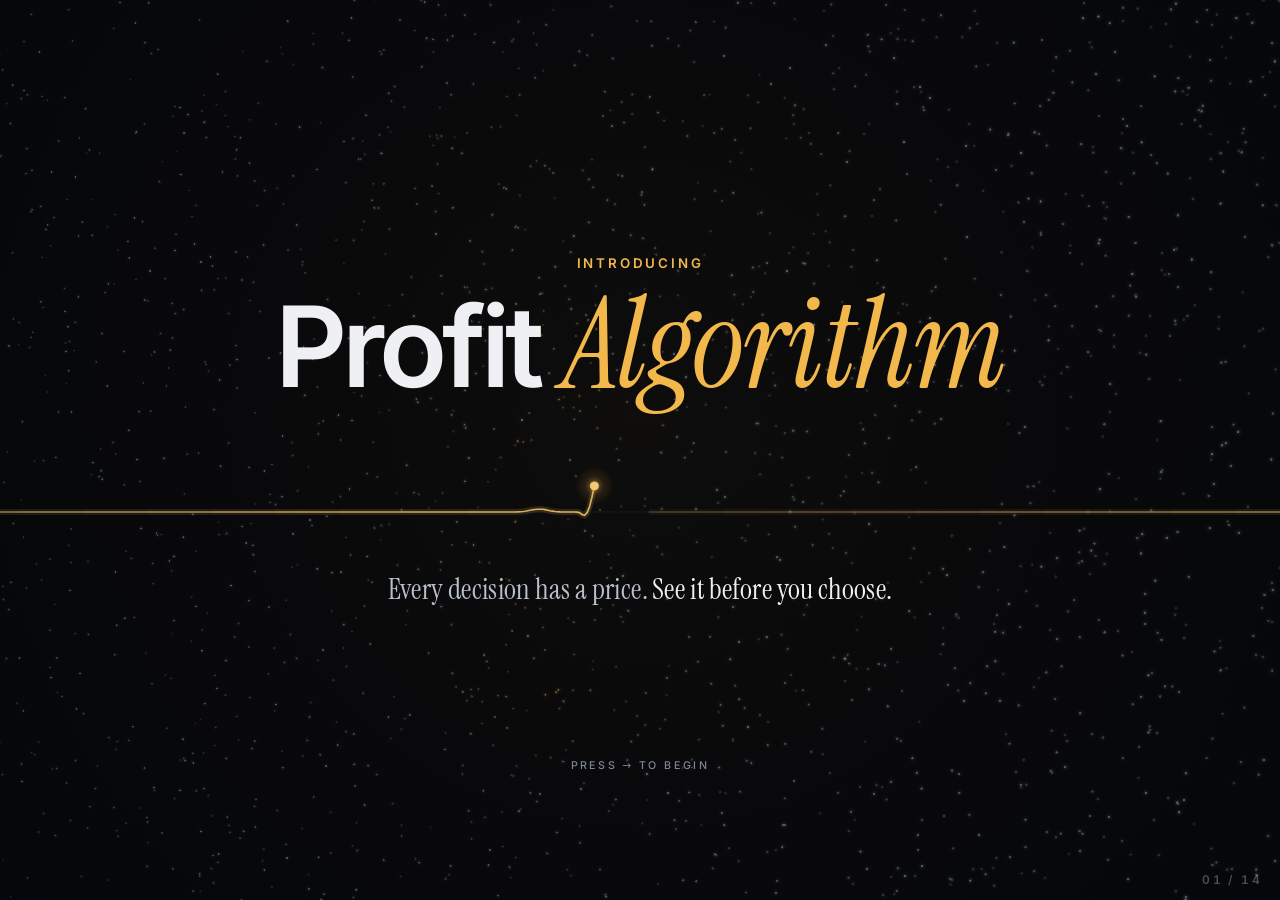
==== commit 3dccb8fc: "Rename the product to Profit Algorithm Co-Authored-By: Claude Opus 5.5 <noreply@anthropic.com> Claud" ====
--- a/site/index.html
+++ b/site/index.html
@@ -3,10 +3,10 @@
 <head>
 <meta charset="utf-8">
 <meta name="viewport" content="width=device-width, initial-scale=1">
-<title>ValueGram Profit</title>
-<meta name="description" content="Activity is gray. Value is gold. ValueGram Profit shows what every decision is worth before you choose, and proves what it delivered.">
+<title>Profit Algorithm</title>
+<meta name="description" content="Activity is gray. Value is gold. The Profit Algorithm shows what every decision is worth before you choose, and proves what it delivered.">
 <meta name="theme-color" content="#06070a">
-<meta property="og:title" content="ValueGram Profit">
+<meta property="og:title" content="Profit Algorithm">
 <meta property="og:description" content="Every decision has a price. See it before you choose.">
 <link rel="icon" href="assets/favicon.svg" type="image/svg+xml">
 <link rel="preload" href="assets/fonts/inter-var.woff2" as="font" type="font/woff2" crossorigin>
@@ -19,14 +19,14 @@
 <main class="frame" aria-live="polite">
 
 <!-- 01 ─────────────────────────────────────────── -->
-<section class="slide s-title" data-scene="title" data-title="ValueGram Profit">
+<section class="slide s-title" data-scene="title" data-title="Profit Algorithm">
   <div class="center">
     <div class="kicker">Introducing</div>
-    <h1 class="h1">ValueGram <em>Profit</em></h1>
+    <h1 class="h1">Profit <em>Algorithm</em></h1>
   </div>
   <div class="tagline">Every decision has a price. <b>See it before you choose.</b></div>
   <div class="hint">Press → to begin</div>
-  <aside class="notes">Every organization spends time, money and attention. It sees the cost of all three and almost never the return. Let the line pulse for a moment before speaking: that line is the ValueGram, the economic heartbeat of a business. Keep it in mind; it will tell us the truth all the way through.</aside>
+  <aside class="notes">Every organization spends time, money and attention. It sees the cost of all three and almost never the return. Let the line pulse for a moment before speaking: that line is the economic heartbeat of a business. Keep it in mind; it will tell us the truth all the way through.</aside>
 </section>
 
 <!-- 02 ─────────────────────────────────────────── -->
@@ -73,7 +73,7 @@
   <div class="card facet" data-from="1" style="left:1340px; top:300px; --d:0.45s"><div class="lbl">Depends on</div><div class="val">Faster approvals</div></div>
   <div class="card facet" data-from="1" style="left:140px; top:740px; --d:0.7s"><div class="lbl">Stops paying at</div><div class="val">79% on its own</div></div>
   <div class="card facet" data-from="1" style="left:1340px; top:740px; --d:0.95s"><div class="lbl">Evidence</div><div class="val">System records · strong</div></div>
-  <aside class="notes">A goal on its own is a number to hit. In ValueGram it arrives with its economic case: what the next improvement is worth, what it depends on, where it stops paying, and how strong the evidence is. Note the hollow gold: this is modeled value, not yet proven. Supporting goals that carry no direct dollar value are classified as enablers instead of being given a made-up price.</aside>
+  <aside class="notes">A goal on its own is a number to hit. With the Profit Algorithm it arrives with its economic case: what the next improvement is worth, what it depends on, where it stops paying, and how strong the evidence is. Note the hollow gold: this is modeled value, not yet proven. Supporting goals that carry no direct dollar value are classified as enablers instead of being given a made-up price.</aside>
 </section>
 
 <!-- 04 ─────────────────────────────────────────── -->
@@ -342,7 +342,7 @@
   <div class="center" data-only="0" style="top:120px"><h2 class="h2 xl">How much of your work is <span class="gr">gray?</span></h2></div>
   <div class="center" data-only="1" style="top:170px">
     <h2 class="h2 xl">Activity is not value.</h2>
-    <h2 class="h2" style="margin-top:18px">ValueGram Profit <span class="g">measures the difference.</span></h2>
+    <h2 class="h2" style="margin-top:18px">The Profit Algorithm <span class="g">measures the difference.</span></h2>
   </div>
   <div class="center" data-only="1" style="top:800px"><p class="serif" style="font-size:42px; color:var(--ink-2)">See what it's worth. Decide with evidence. <span class="g">Prove what it delivered.</span></p></div>
   <div class="center" data-only="2" style="top:230px">
@@ -355,8 +355,8 @@
     <div class="st" style="left:1160px"><small>03</small>A few connected goals</div>
     <div class="st" style="left:1560px"><small>04</small>One measured outcome</div>
   </div>
-  <div class="sig" data-only="2">ValueGram <em>Profit</em></div>
-  <aside class="notes">Step 0: leave the question in the room for a moment: how much of your work is gray? Step 1: activity is not value; ValueGram Profit measures the difference. Step 2: the invitation. Choose one process with a clear financial baseline and a few connected goals; agree the baseline, scope, measurement period and success criteria before any claim is made. With investors, discuss what it takes to validate repeatable deployments and grow the industry library.</aside>
+  <div class="sig" data-only="2">Profit <em>Algorithm</em></div>
+  <aside class="notes">Step 0: leave the question in the room for a moment: how much of your work is gray? Step 1: activity is not value; the Profit Algorithm measures the difference. Step 2: the invitation. Choose one process with a clear financial baseline and a few connected goals; agree the baseline, scope, measurement period and success criteria before any claim is made. With investors, discuss what it takes to validate repeatable deployments and grow the industry library.</aside>
 </section>
 
 </main>
